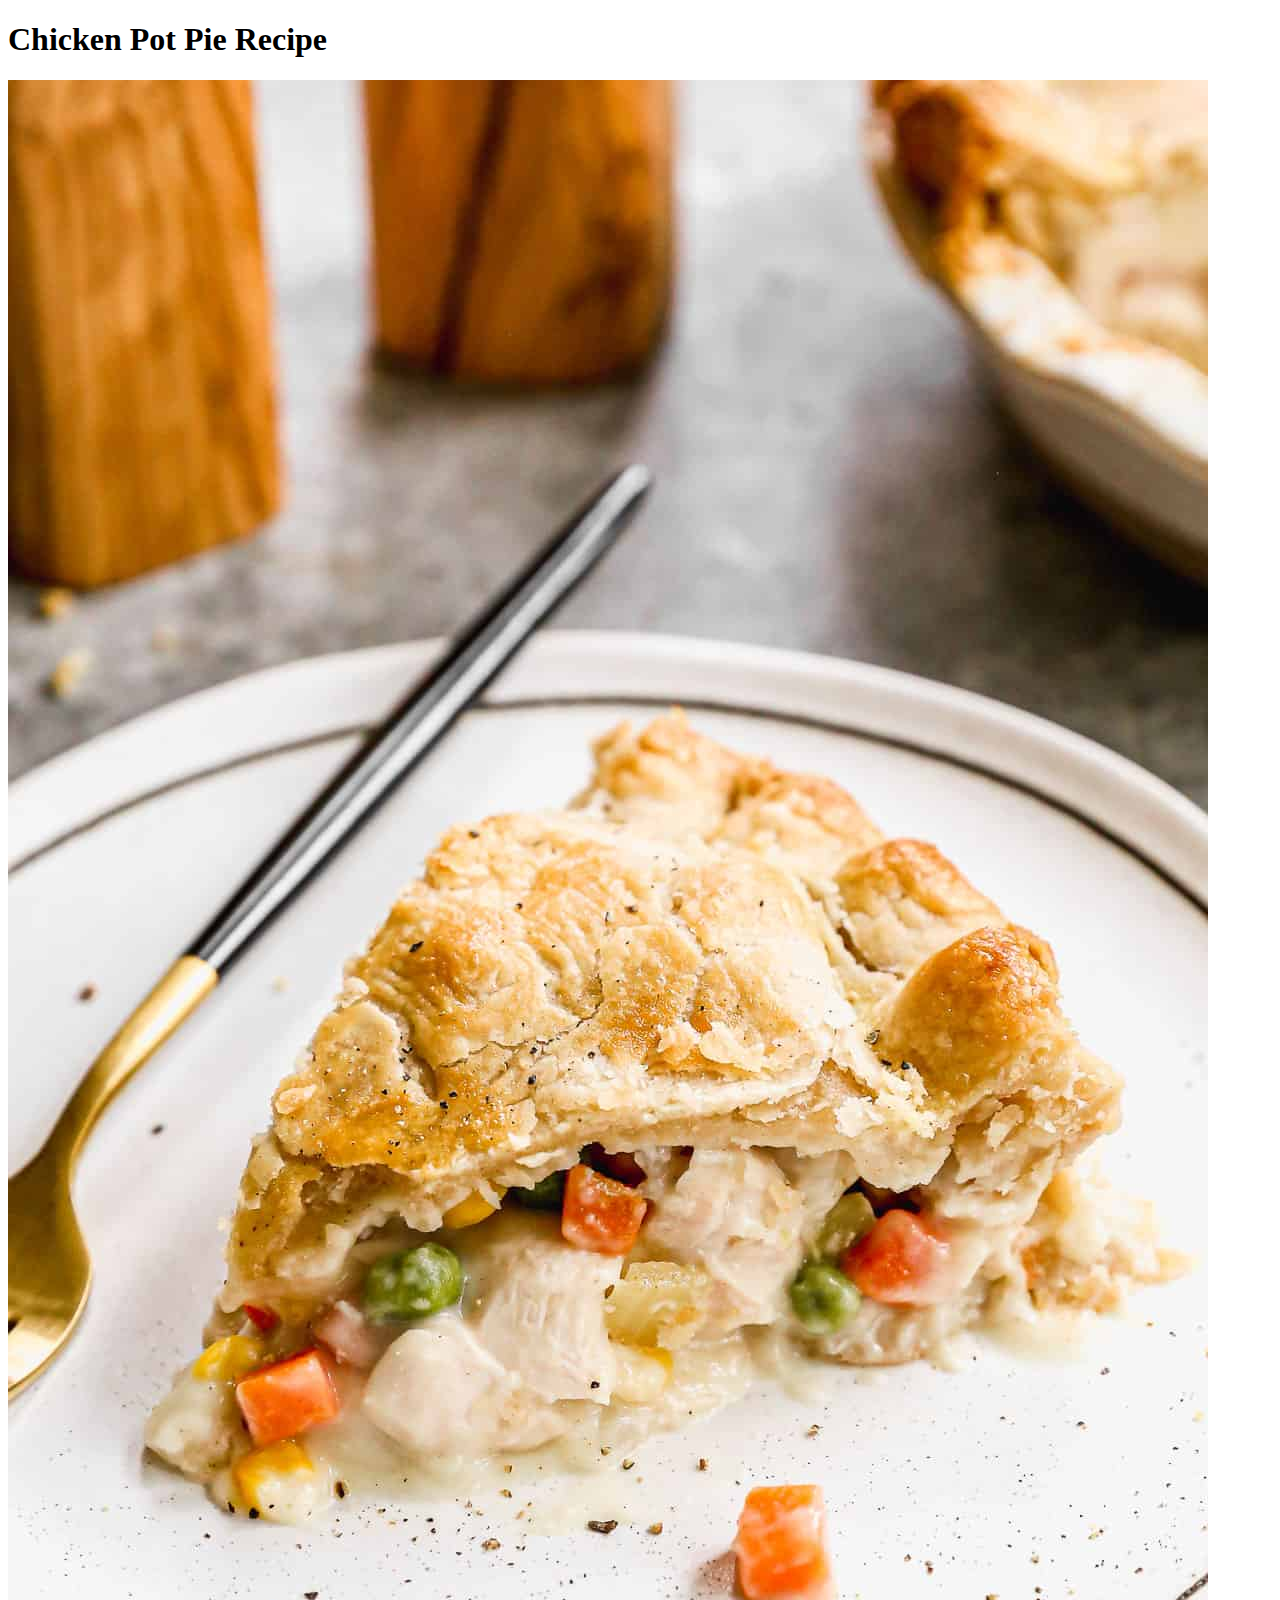
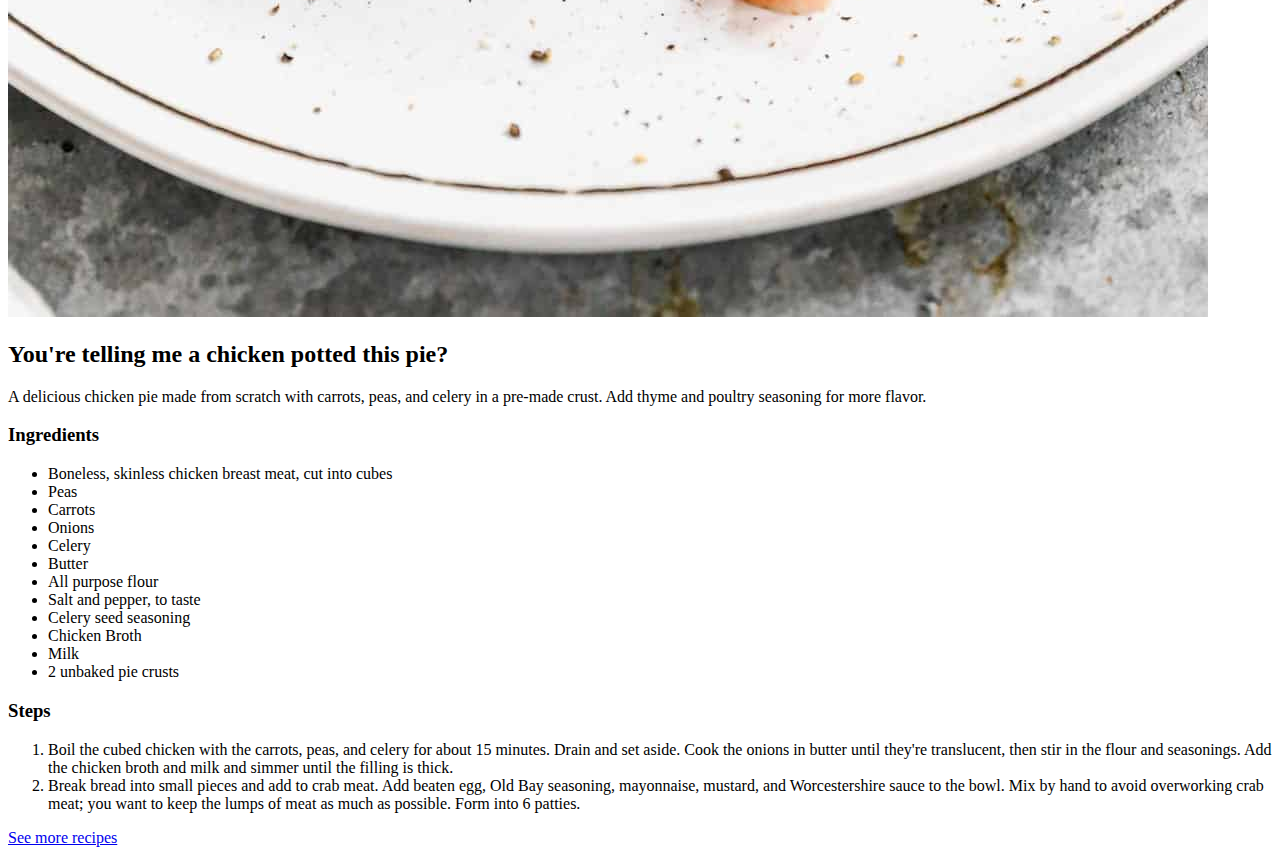
==== recipes/chicken-pot-pie.html @ 662a2118 "Make the first version of website" ====
<!DOCTYPE html>
<html lang="en">
<head>
    <meta charset="UTF-8">
    <meta name="viewport" content="width=device-width, initial-scale=1.0">
    <title>Chicken Pot Pie Recipe</title>
</head>

<body>
    <h1>Chicken Pot Pie Recipe</h1>

    <img src="../img/chicken-pot-pie.jpg" alt="Freshly cooked chicken pot pie slice." height="1837" width="1200">

    <h2>You're telling me a chicken potted this pie?</h2>

        <p>A delicious chicken pie made from scratch with carrots, 
            peas, and celery in a pre-made crust. Add thyme and 
            poultry seasoning for more flavor.</p>

    <h3>Ingredients</h3>
            <ul>
                <li>Boneless, skinless chicken breast meat, cut into cubes</li>
                <li>Peas</li>
                <li>Carrots</li>
                <li>Onions</li>
                <li>Celery</li>
                <li>Butter</li>
                <li>All purpose flour</li>
                <li>Salt and pepper, to taste</li>
                <li>Celery seed seasoning</li>
                <li>Chicken Broth</li>
                <li>Milk</li>
                <li>2 unbaked pie crusts</li>
            </ul>

    <h3>Steps</h3>
            <ol>
                <li>Boil the cubed chicken with the carrots, peas, and celery for about 15 minutes. Drain and set aside. Cook the onions in butter until they're 
                    translucent, then stir in the flour and seasonings. Add the chicken broth and milk and simmer until the filling is thick.</li>
                <li>Break bread into small pieces and add to crab meat. Add beaten egg, Old Bay seasoning, mayonnaise, mustard, and Worcestershire sauce to the bowl. 
                    Mix by hand to avoid overworking crab meat; you want to keep the lumps of meat as much as possible. Form into 6 patties.</li>
            </ol>

    <a href="../index.html">See more recipes</a>
    
</body>
</html>
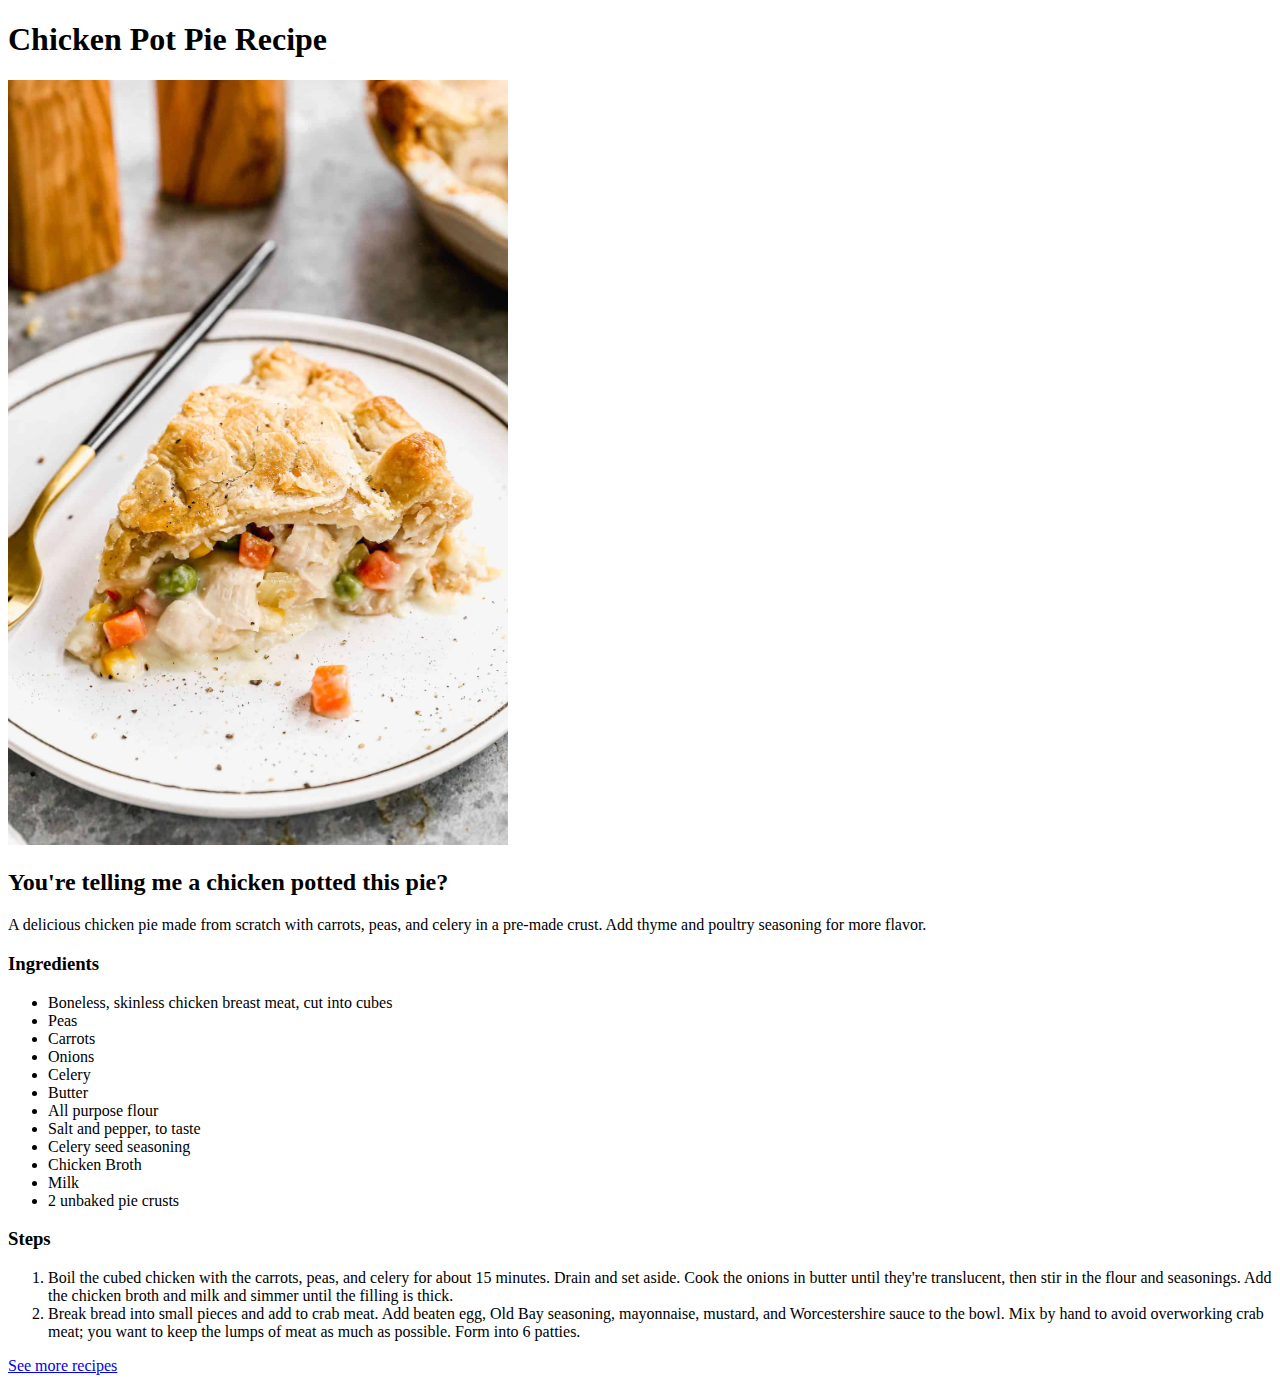
==== commit 626bfc07: "Change chicken pot pie photo" ====
--- a/recipes/chicken-pot-pie.html
+++ b/recipes/chicken-pot-pie.html
@@ -9,7 +9,7 @@
 <body>
     <h1>Chicken Pot Pie Recipe</h1>
 
-    <img src="../img/chicken-pot-pie.jpg" alt="Freshly cooked chicken pot pie slice." height="1837" width="1200">
+    <img src="../img/chicken-pot-pie.jpg" alt="Freshly cooked chicken pot pie slice." height=auto width="500">
 
     <h2>You're telling me a chicken potted this pie?</h2>
 
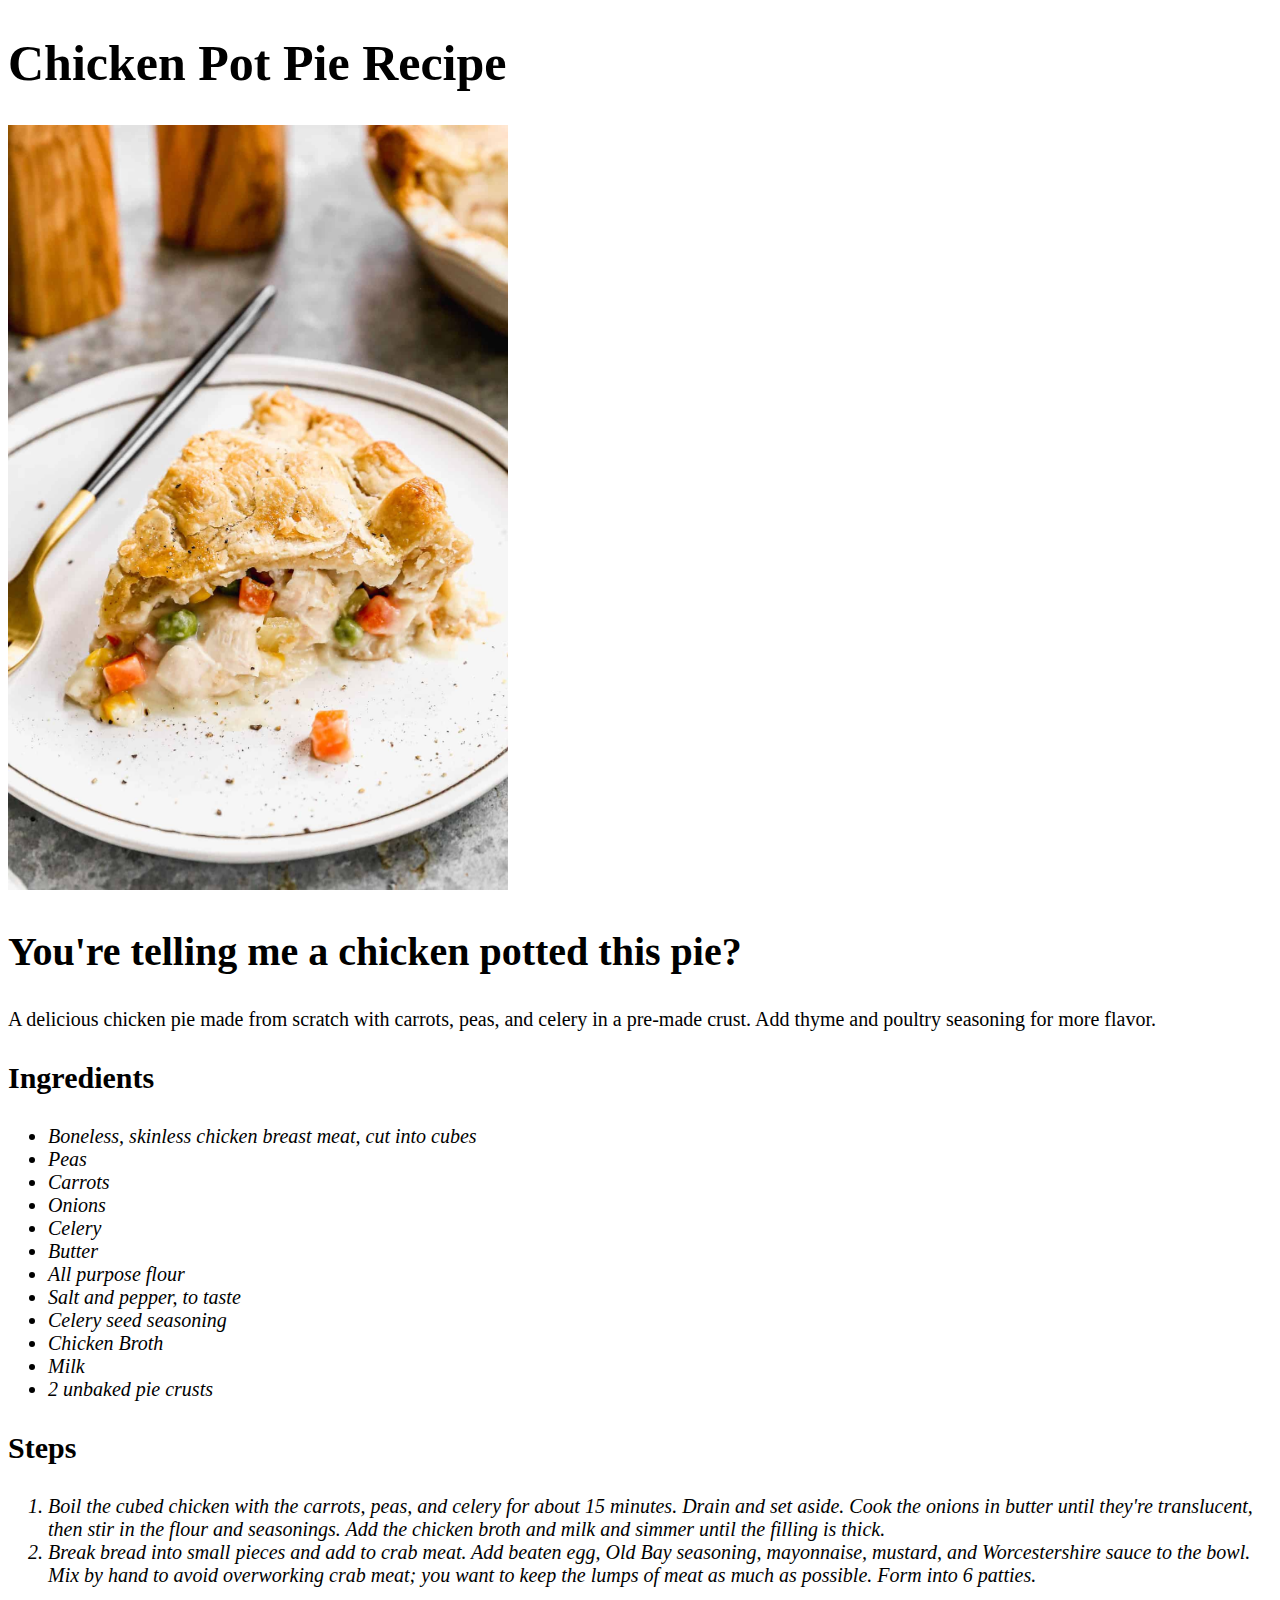
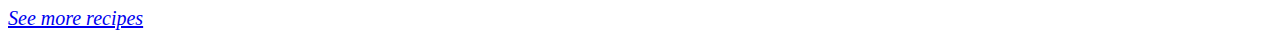
==== commit aa10bcc4: "Add stylesheet for chicken pot pie recipe page" ====
--- a/recipes/chicken-pot-pie.html
+++ b/recipes/chicken-pot-pie.html
@@ -3,22 +3,23 @@
 <head>
     <meta charset="UTF-8">
     <meta name="viewport" content="width=device-width, initial-scale=1.0">
+    <link rel="stylesheet" href="../styles.css">
     <title>Chicken Pot Pie Recipe</title>
 </head>
 
 <body>
-    <h1>Chicken Pot Pie Recipe</h1>
+    <h1 class="heading">Chicken Pot Pie Recipe</h1>
 
     <img src="../img/chicken-pot-pie.jpg" alt="Freshly cooked chicken pot pie slice." height=auto width="500">
 
-    <h2>You're telling me a chicken potted this pie?</h2>
+    <h2 class="heading smaller">You're telling me a chicken potted this pie?</h2>
 
-        <p>A delicious chicken pie made from scratch with carrots, 
+        <p class="para">A delicious chicken pie made from scratch with carrots, 
             peas, and celery in a pre-made crust. Add thyme and 
             poultry seasoning for more flavor.</p>
 
-    <h3>Ingredients</h3>
-            <ul>
+    <h3 class="heading even-smaller">Ingredients</h3>
+            <ul class="ingredients-list">
                 <li>Boneless, skinless chicken breast meat, cut into cubes</li>
                 <li>Peas</li>
                 <li>Carrots</li>
@@ -33,15 +34,15 @@
                 <li>2 unbaked pie crusts</li>
             </ul>
 
-    <h3>Steps</h3>
-            <ol>
+    <h3 class="heading even-smaller">Steps</h3>
+            <ol class="instructions">
                 <li>Boil the cubed chicken with the carrots, peas, and celery for about 15 minutes. Drain and set aside. Cook the onions in butter until they're 
                     translucent, then stir in the flour and seasonings. Add the chicken broth and milk and simmer until the filling is thick.</li>
                 <li>Break bread into small pieces and add to crab meat. Add beaten egg, Old Bay seasoning, mayonnaise, mustard, and Worcestershire sauce to the bowl. 
                     Mix by hand to avoid overworking crab meat; you want to keep the lumps of meat as much as possible. Form into 6 patties.</li>
             </ol>
 
-    <a href="../index.html">See more recipes</a>
+    <a href="../index.html" class="link">See more recipes</a>
     
 </body>
 </html>--- a/styles.css
+++ b/styles.css
@@ -0,0 +1,30 @@
+* {
+    font-family: "Times New Roman", serif;
+}
+
+.heading {
+    font-size: 50px;
+}
+
+.smaller {
+    font-size: 40px;
+}
+
+.even-smaller {
+    font-size: 30px;
+}
+
+.para {
+    font-size: 20px;
+}
+
+.ingredients-list,
+.instructions {
+    font-size: 20px;
+    font-style: italic;
+}
+
+.link {
+    font-style: italic;
+    font-size: 20px;
+}